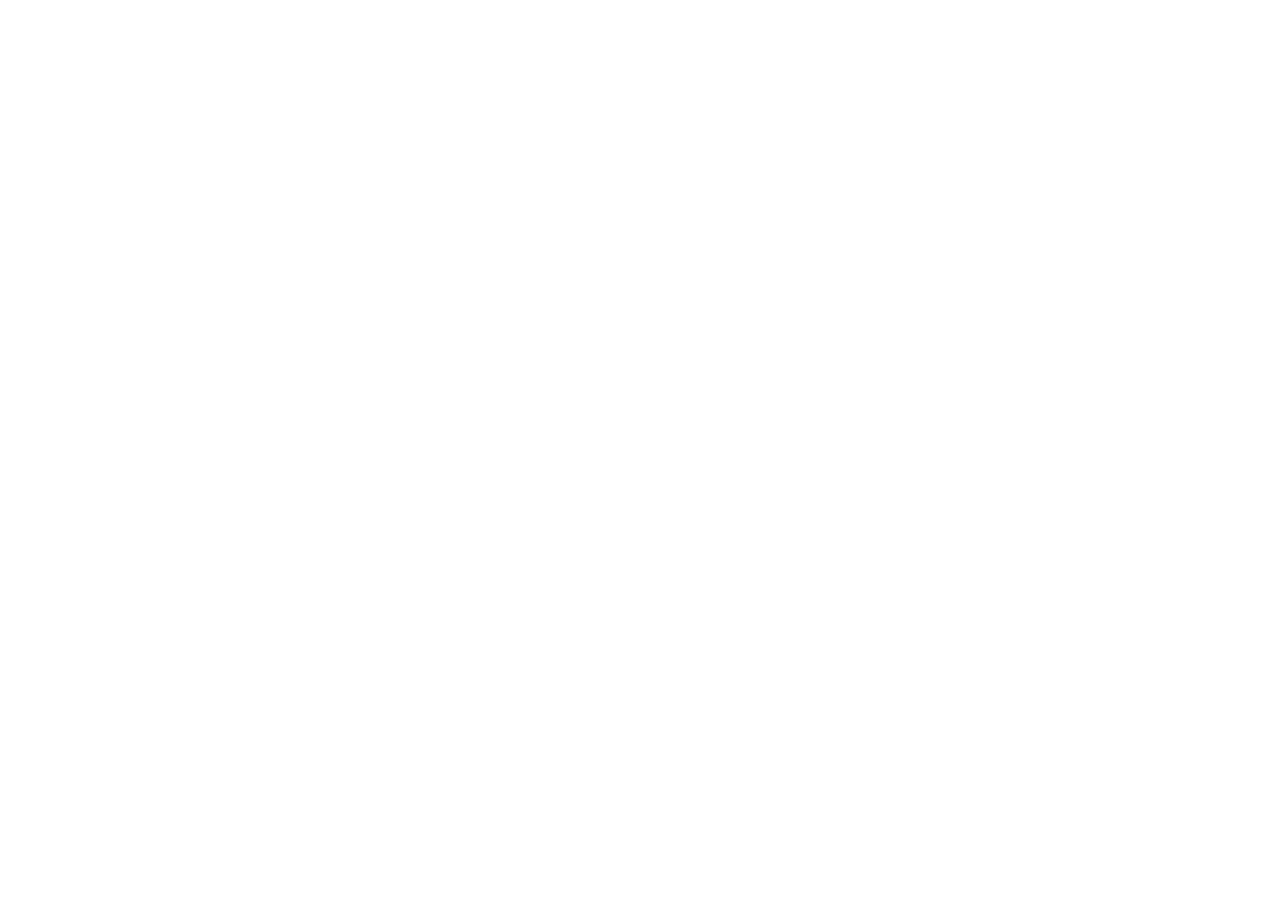
==== index.html @ b59ae2c3 "Criação da index." ====
<!DOCTYPE html>
<html lang="pt-br">
<head>
    <meta charset="UTF-8">
    <meta http-equiv="X-UA-Compatible" content="IE=edge">
    <meta name="viewport" content="width=device-width, initial-scale=1.0">
    <title>Document</title>
</head>
<body>
    
</body>
</html>
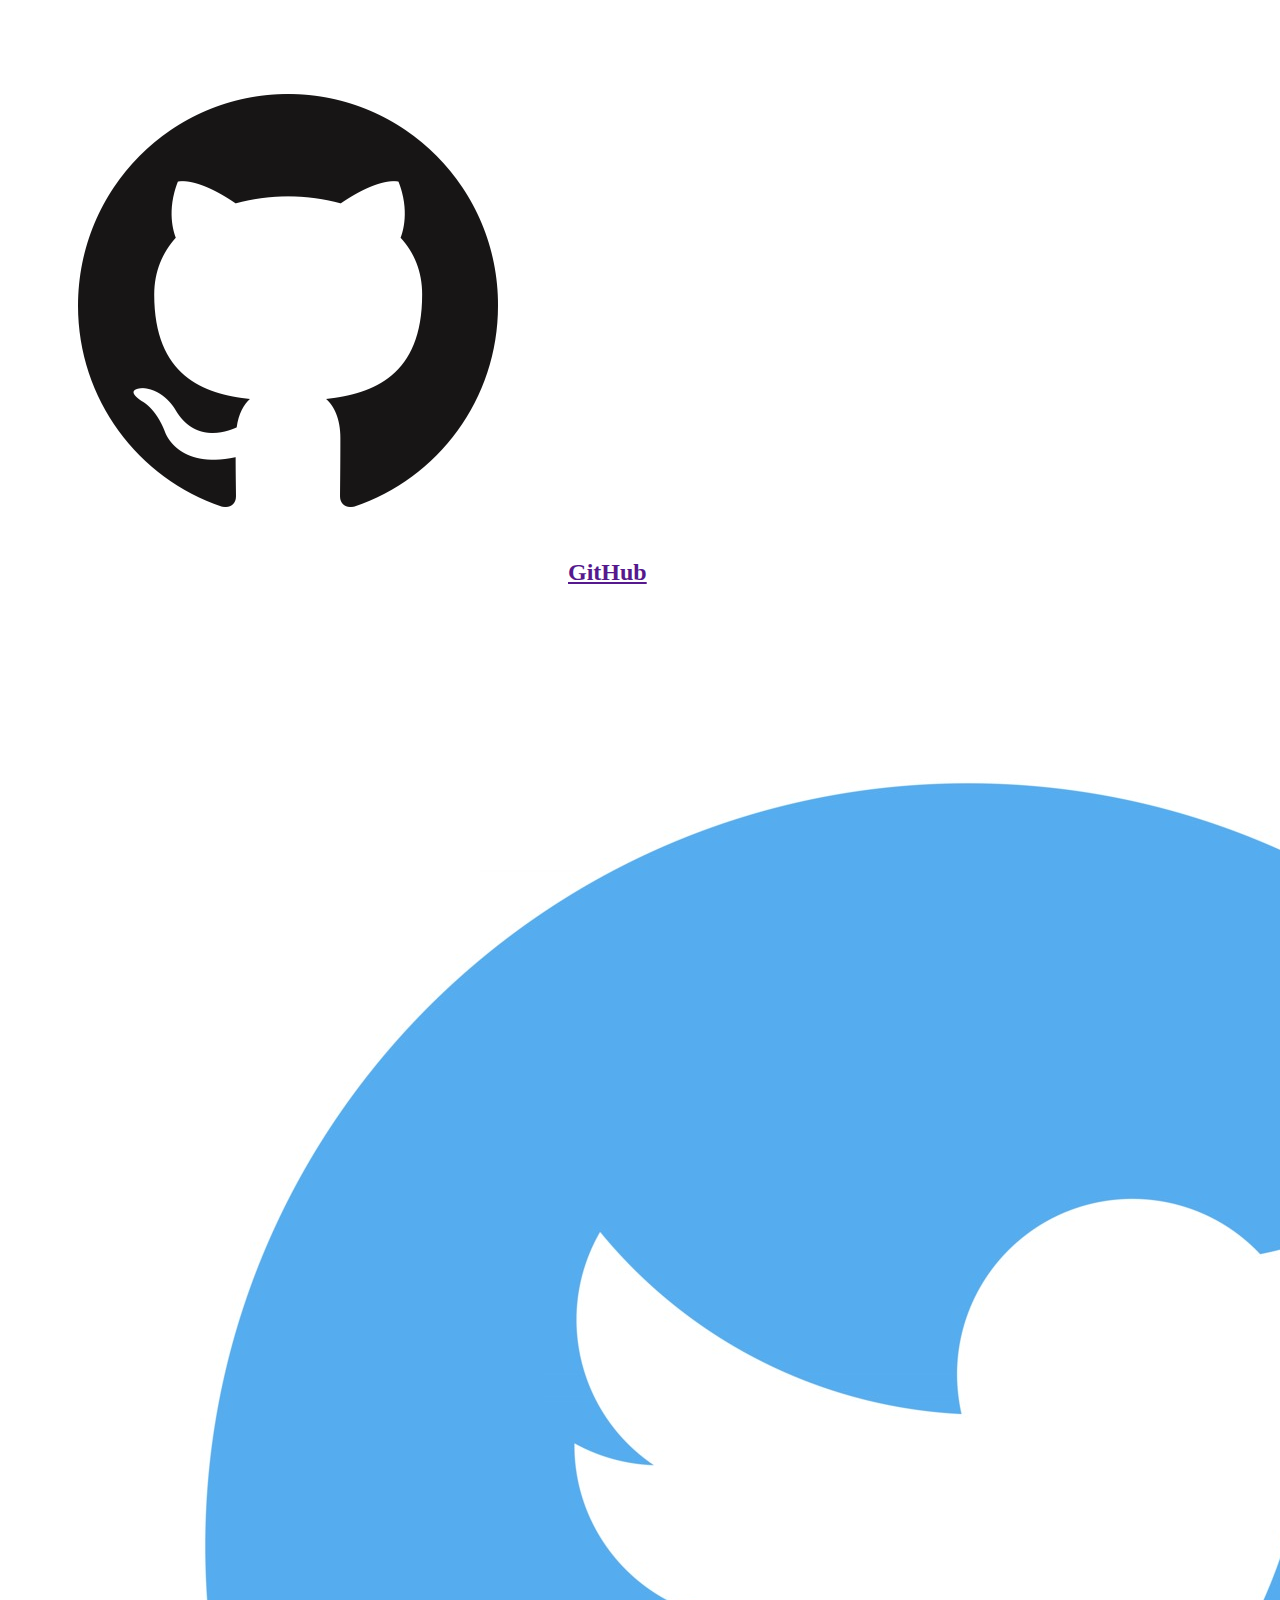
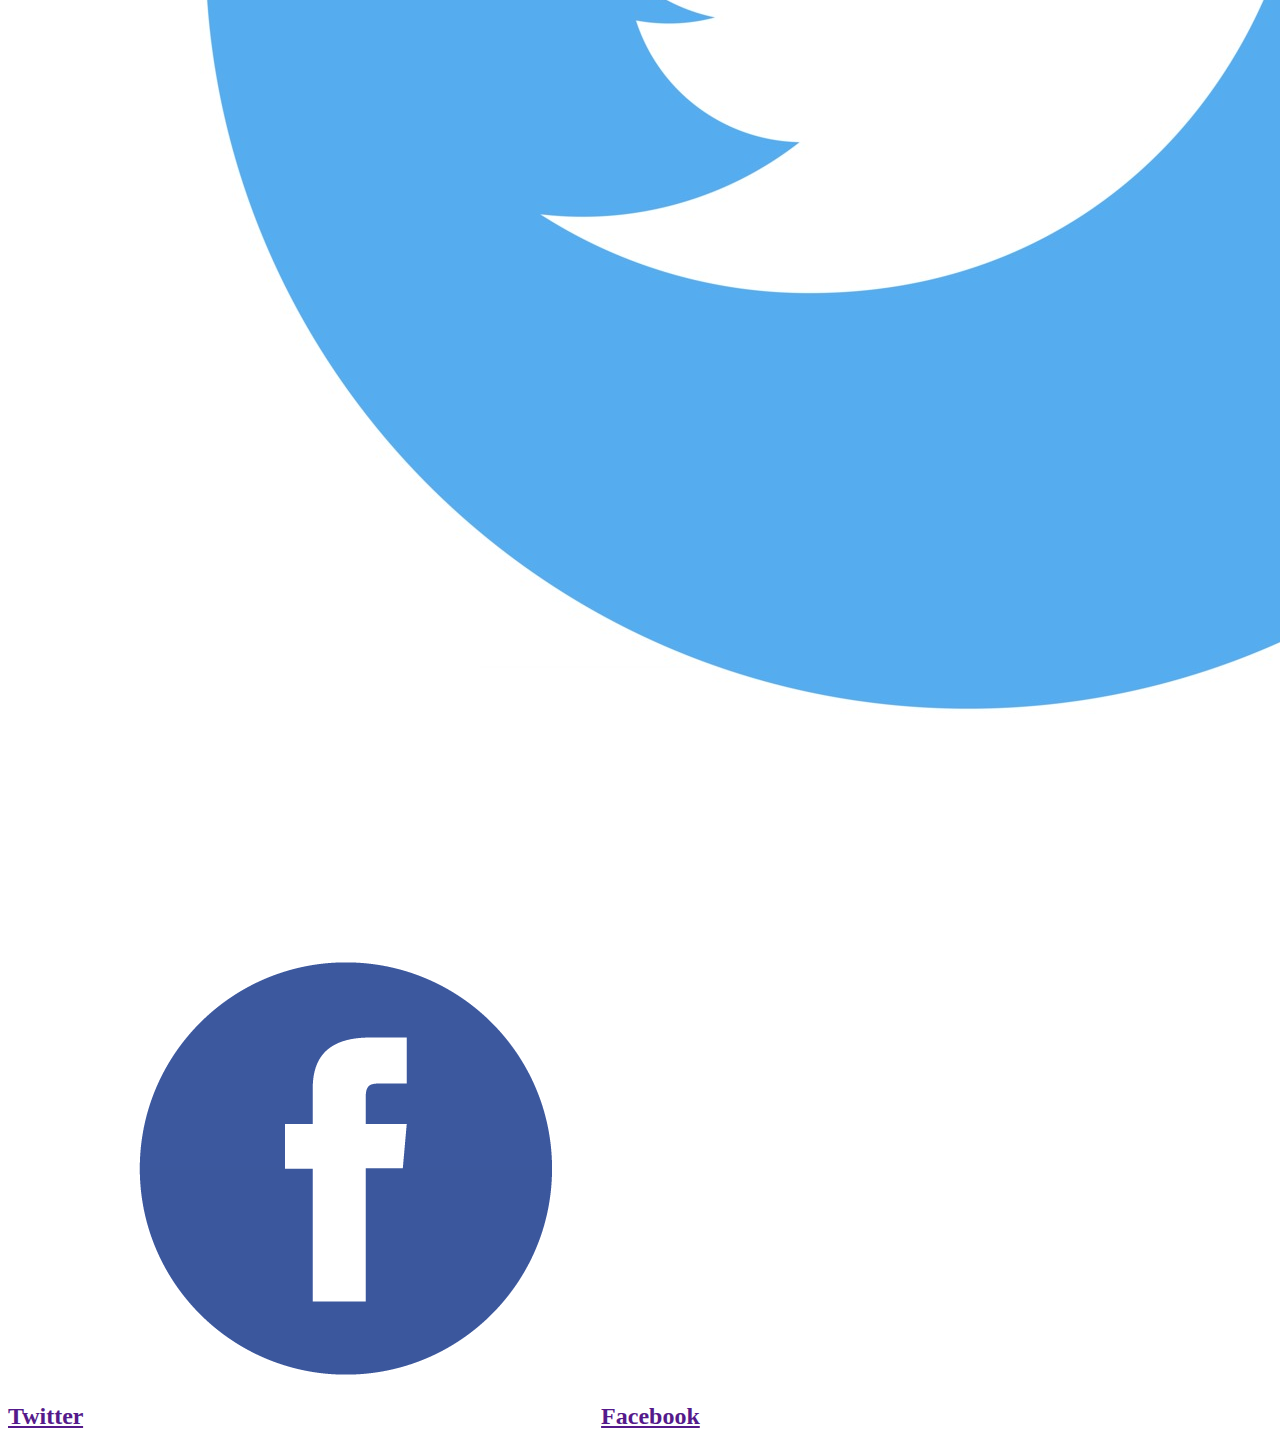
==== commit 06bc82ca: "Rodapé criado." ====
--- a/index.html
+++ b/index.html
@@ -4,9 +4,22 @@
     <meta charset="UTF-8">
     <meta http-equiv="X-UA-Compatible" content="IE=edge">
     <meta name="viewport" content="width=device-width, initial-scale=1.0">
-    <title>Document</title>
+    <title>HOME</title>
 </head>
 <body>
     
+
+
+
+    <footer>
+        <h2>
+            <nav>
+                <a href=""><img src="./img/GitHub-Mark.png" alt="GitHub">GitHub</a>
+                <a href=""><img src="./img/twitter.jpg" alt="Twitter">Twitter</a>
+                <a href=""><img src="./img/facebook.webp" alt="Facebook">Facebook</a>
+            </nav>
+            
+        </h2>
+    </footer>
 </body>
 </html>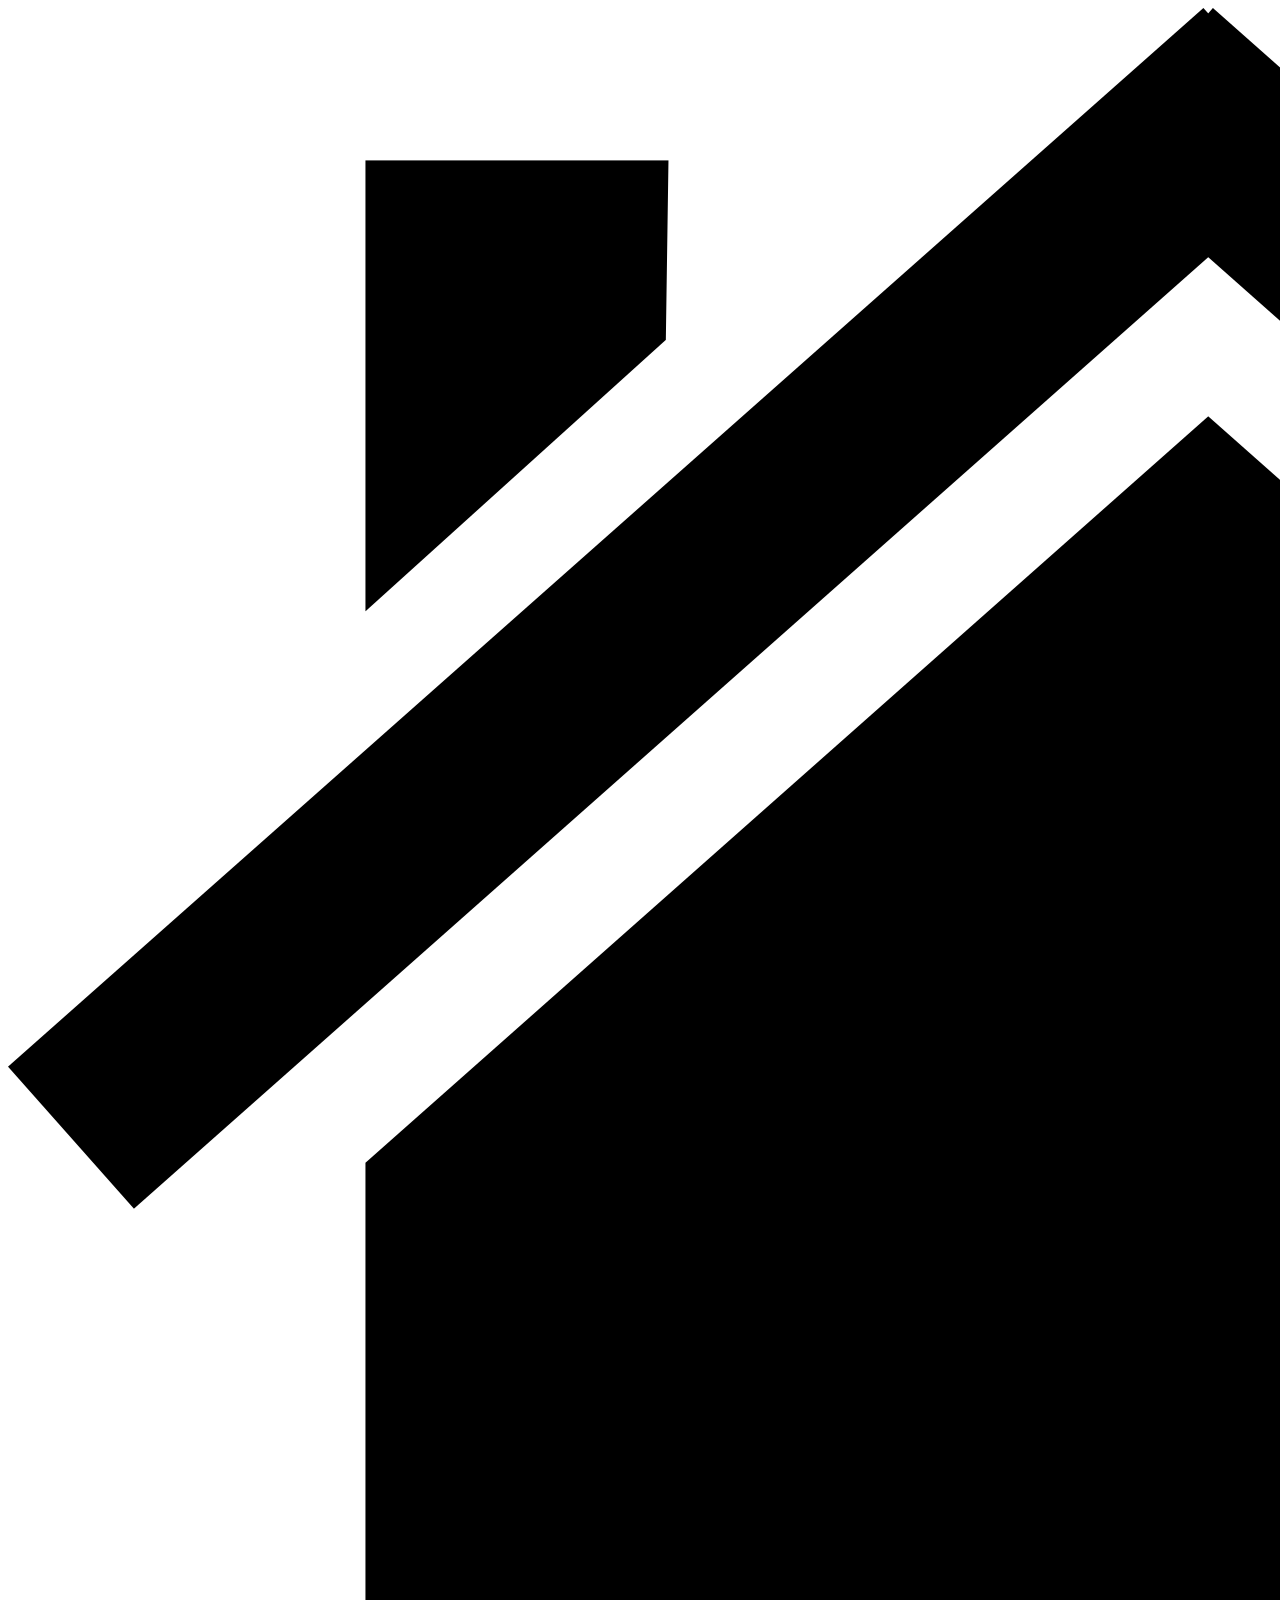
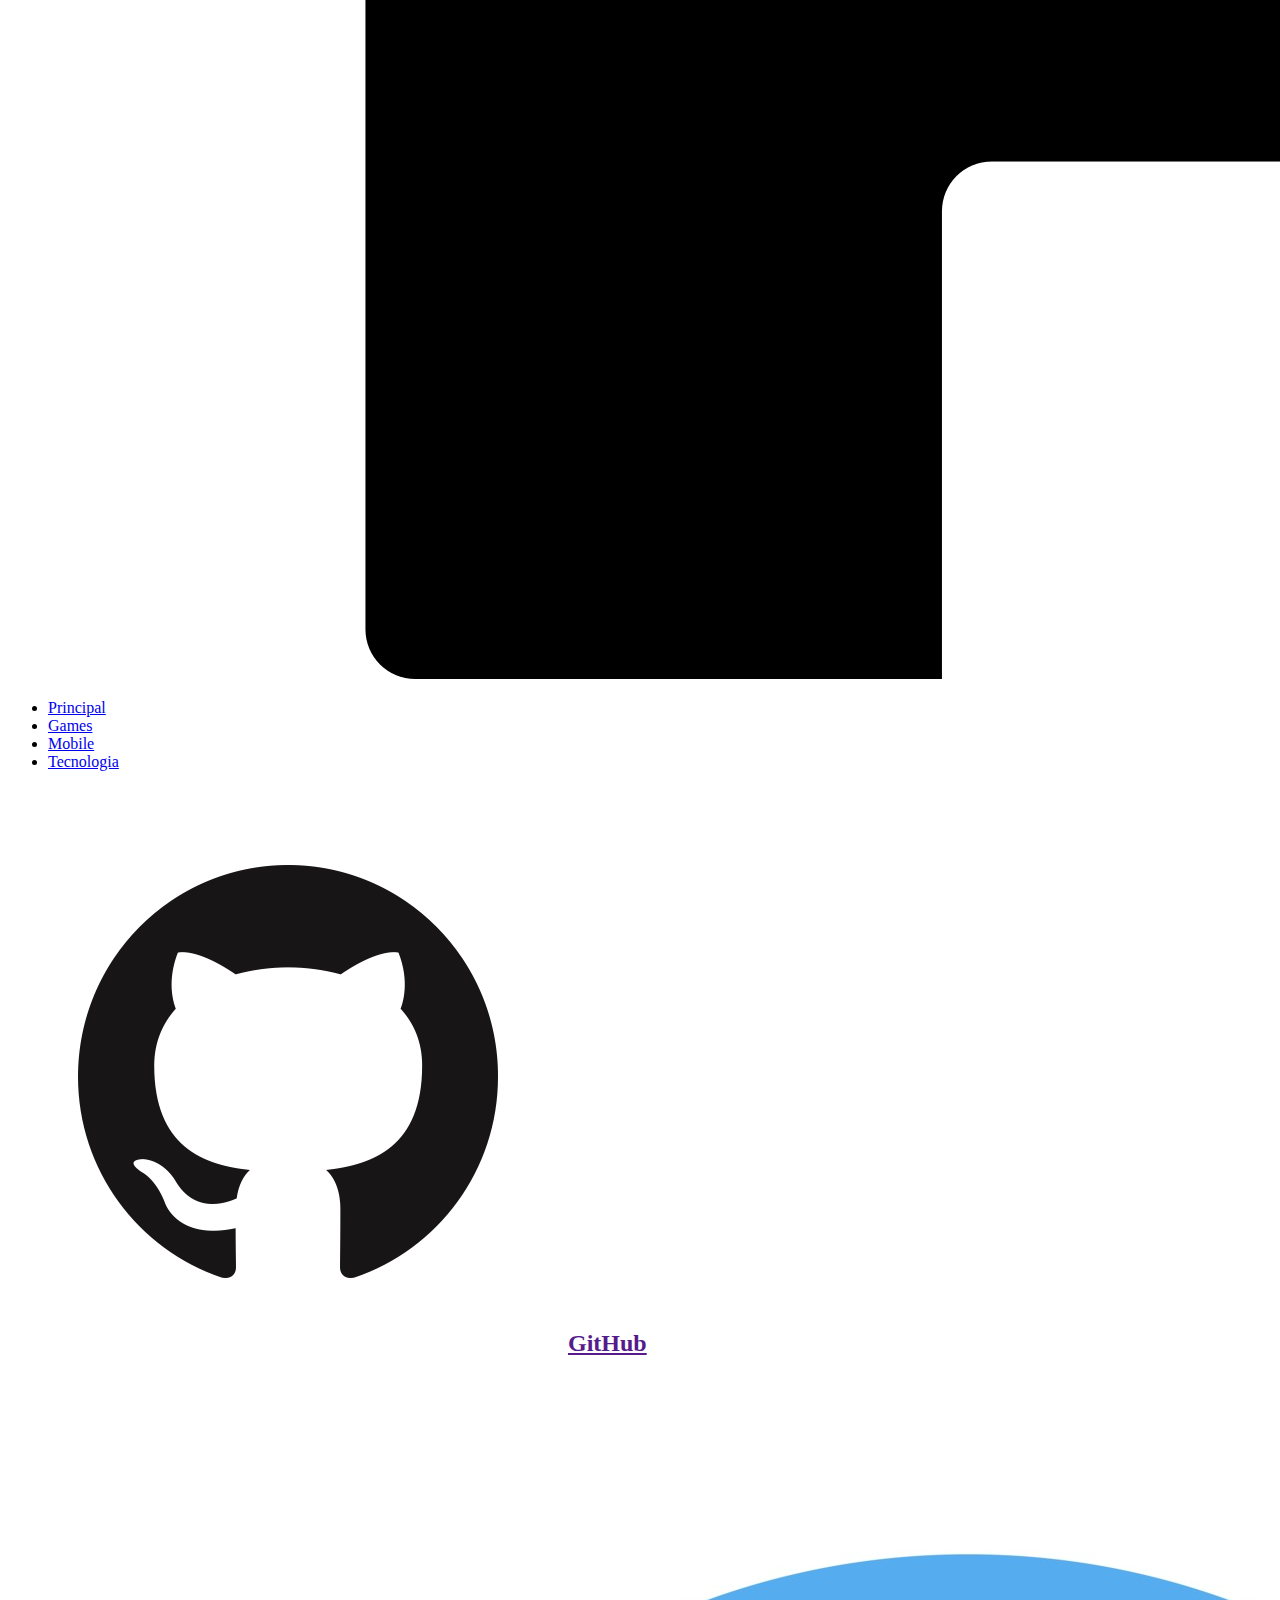
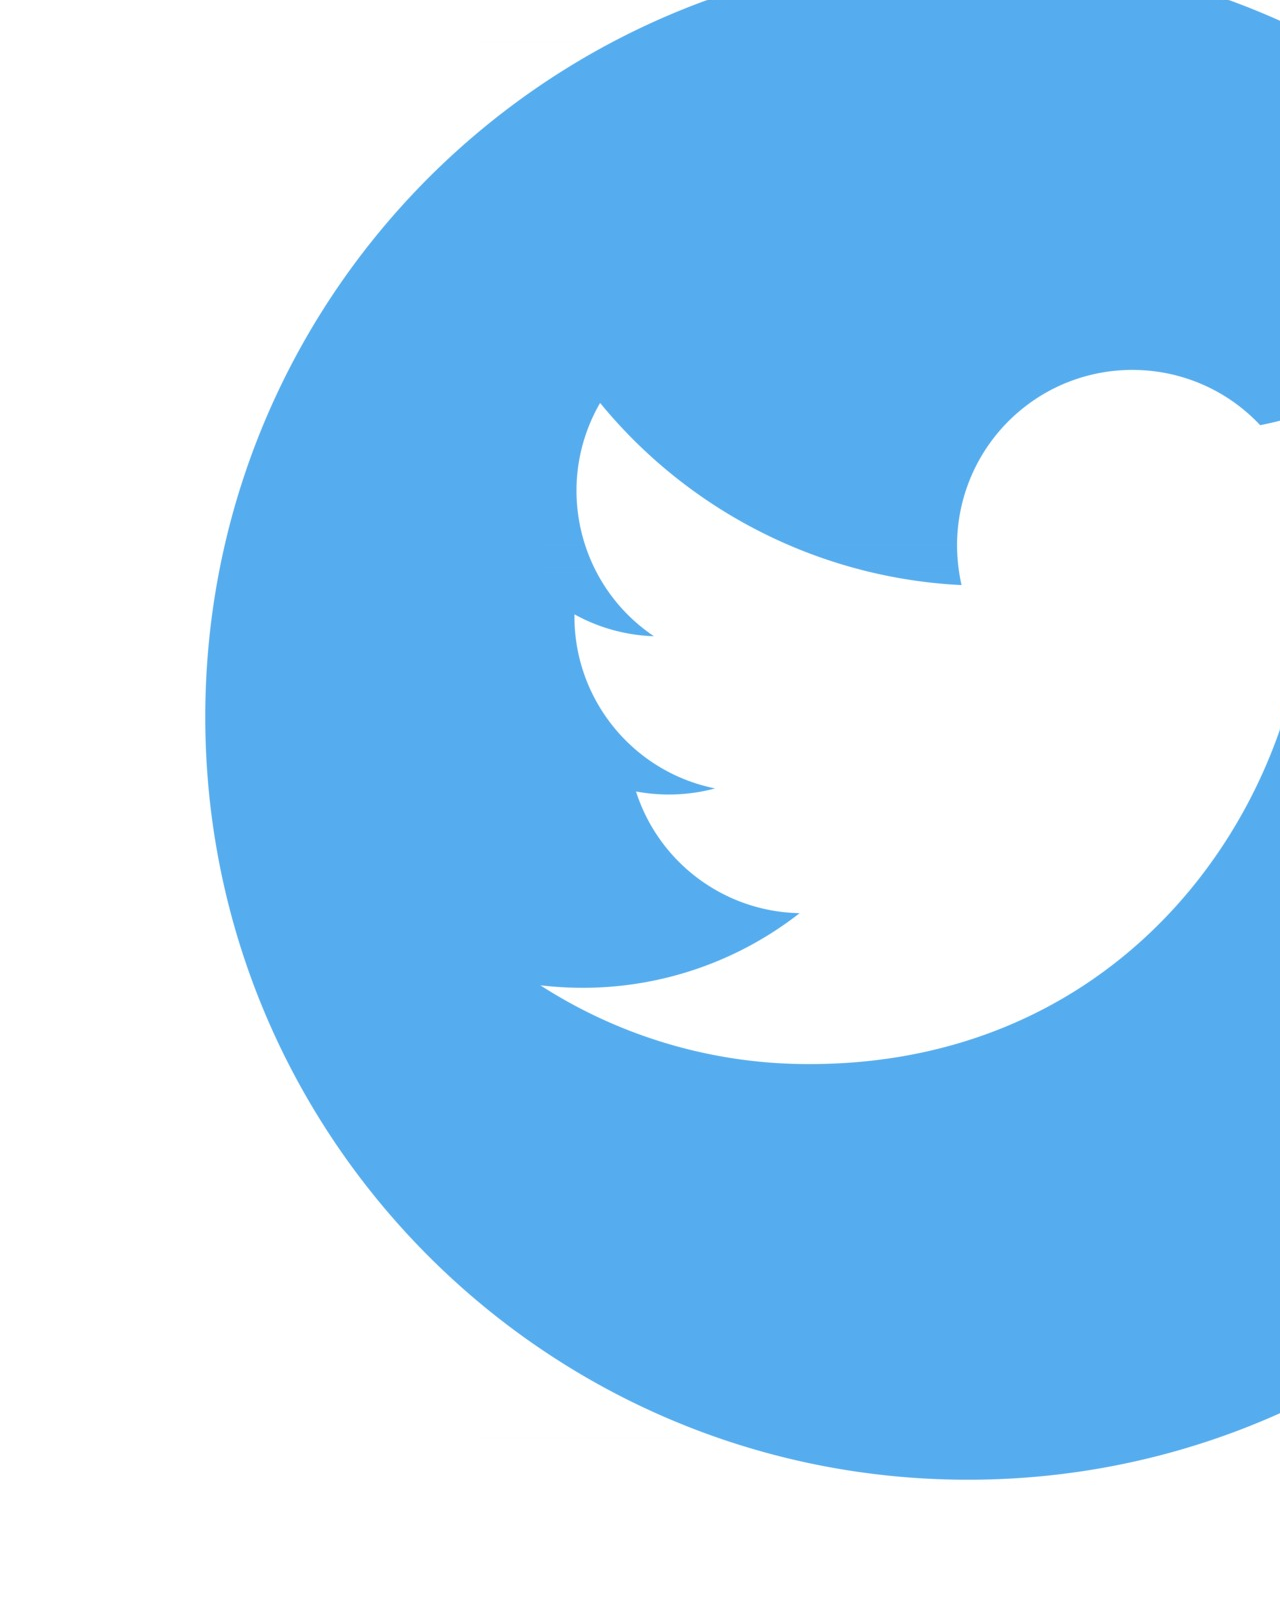
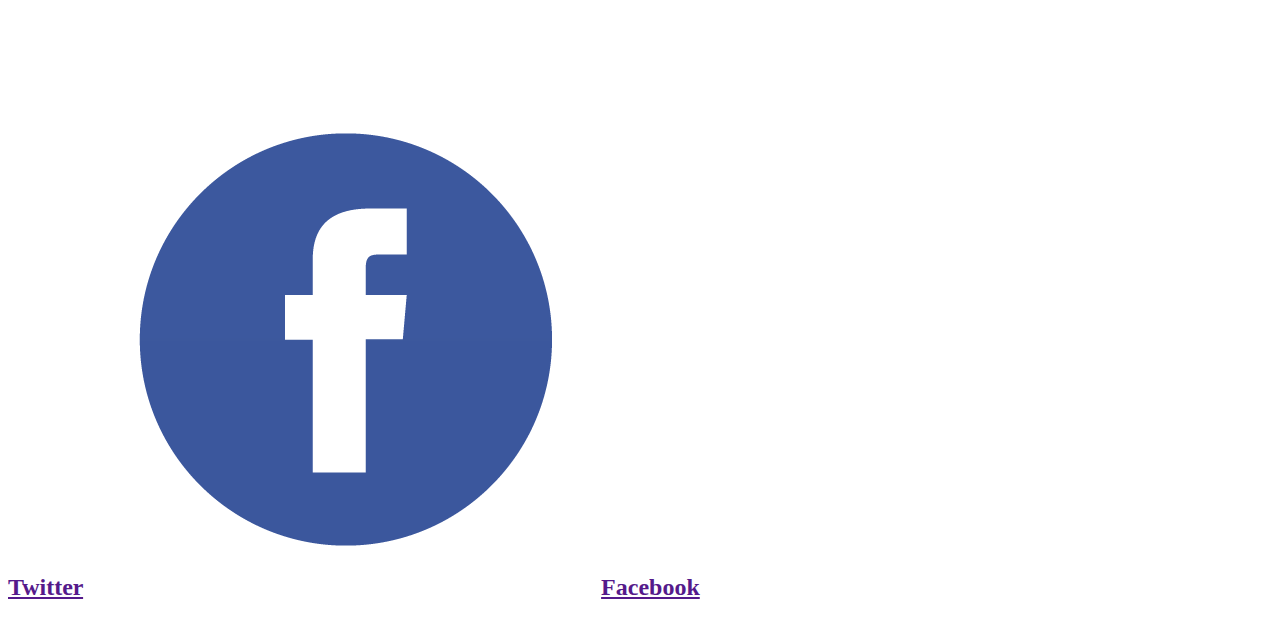
==== commit 38d2f0b5: "Cabeçalho e imgs adicionadas." ====
--- a/index.html
+++ b/index.html
@@ -5,8 +5,24 @@
     <meta http-equiv="X-UA-Compatible" content="IE=edge">
     <meta name="viewport" content="width=device-width, initial-scale=1.0">
     <title>HOME</title>
+
+
 </head>
 <body>
+    <header>
+        <img src="./img/home.png" alt="Logo da página principal">
+        <nav>
+            <ul>
+              <li><a href="./index.html">Principal</a></li>
+              <li><a href="./pages/games.html">Games</a></li>
+              <li><a href="./pages/mobile.html">Mobile</a></li>
+              <li><a href="./pages/tecnologia.html">Tecnologia</a></li>
+            </ul>
+        </nav>
+    </header>
+
+    
+    
     
 
 
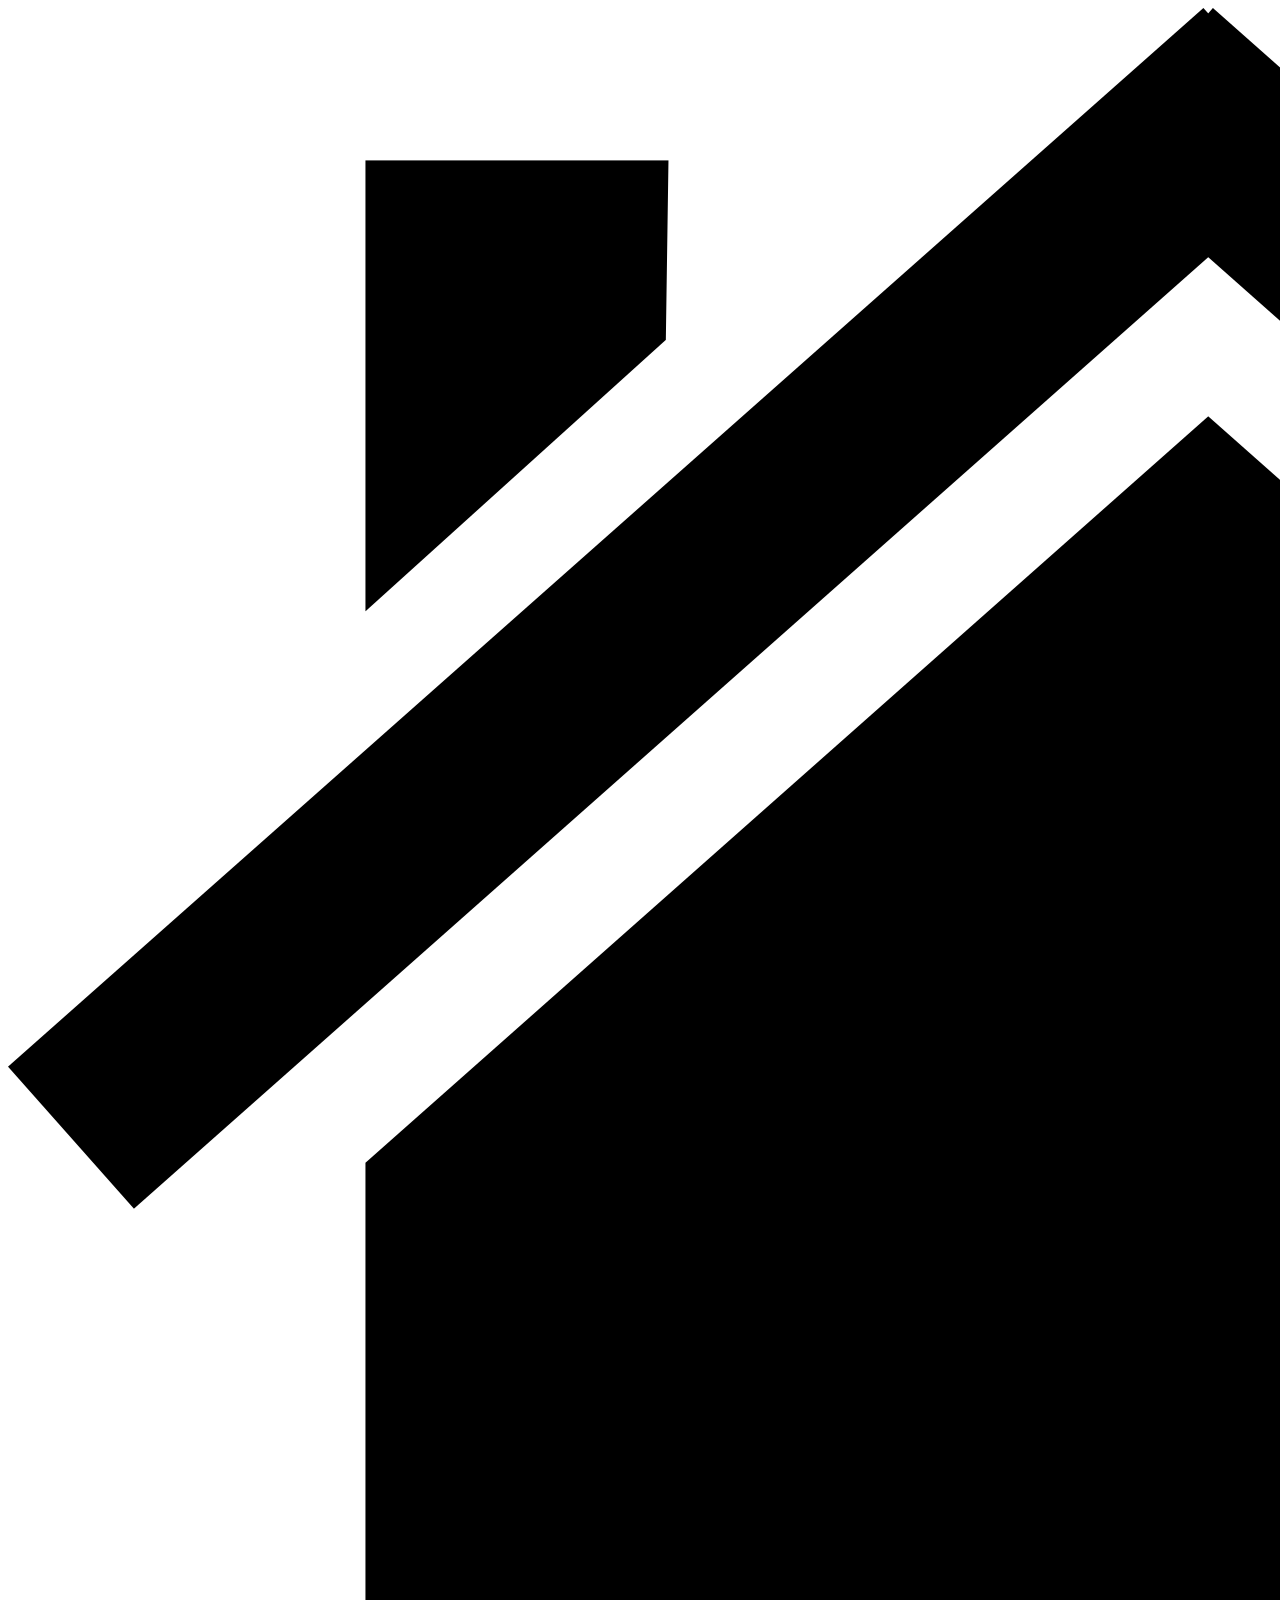
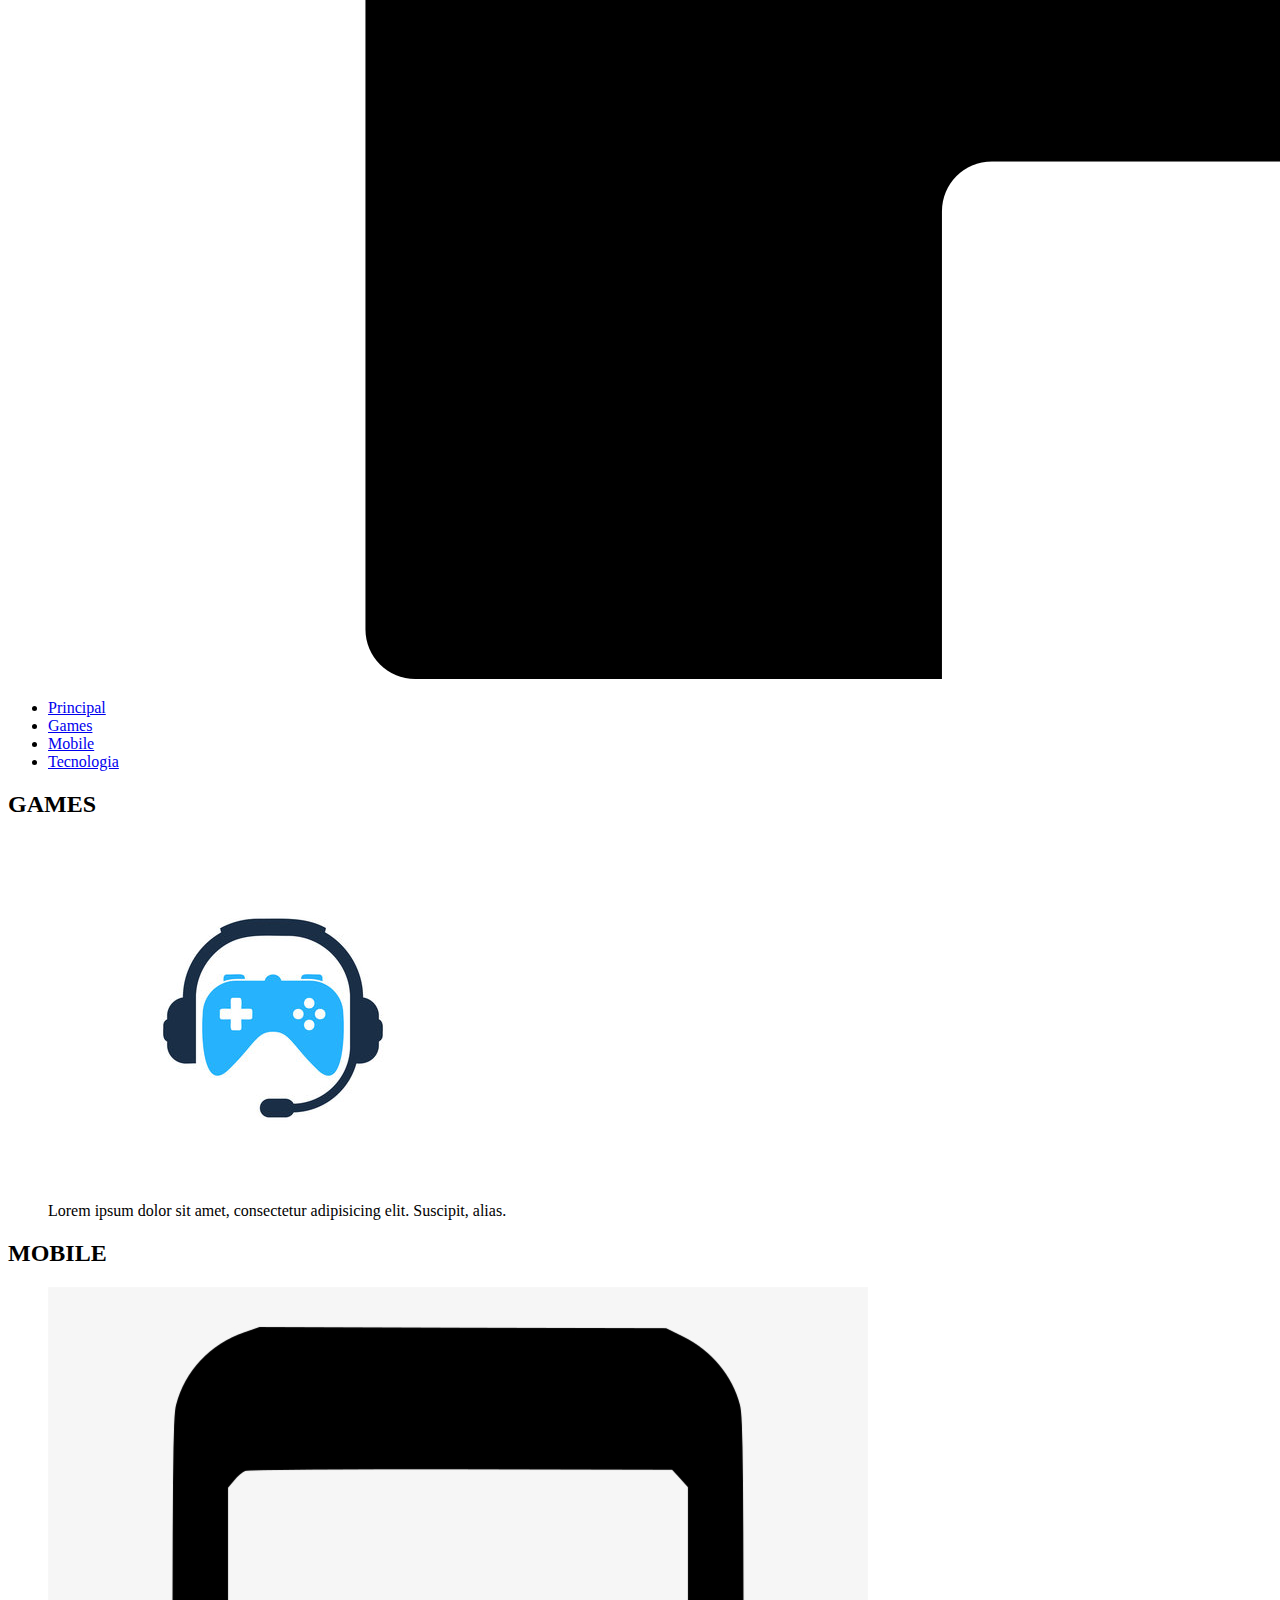
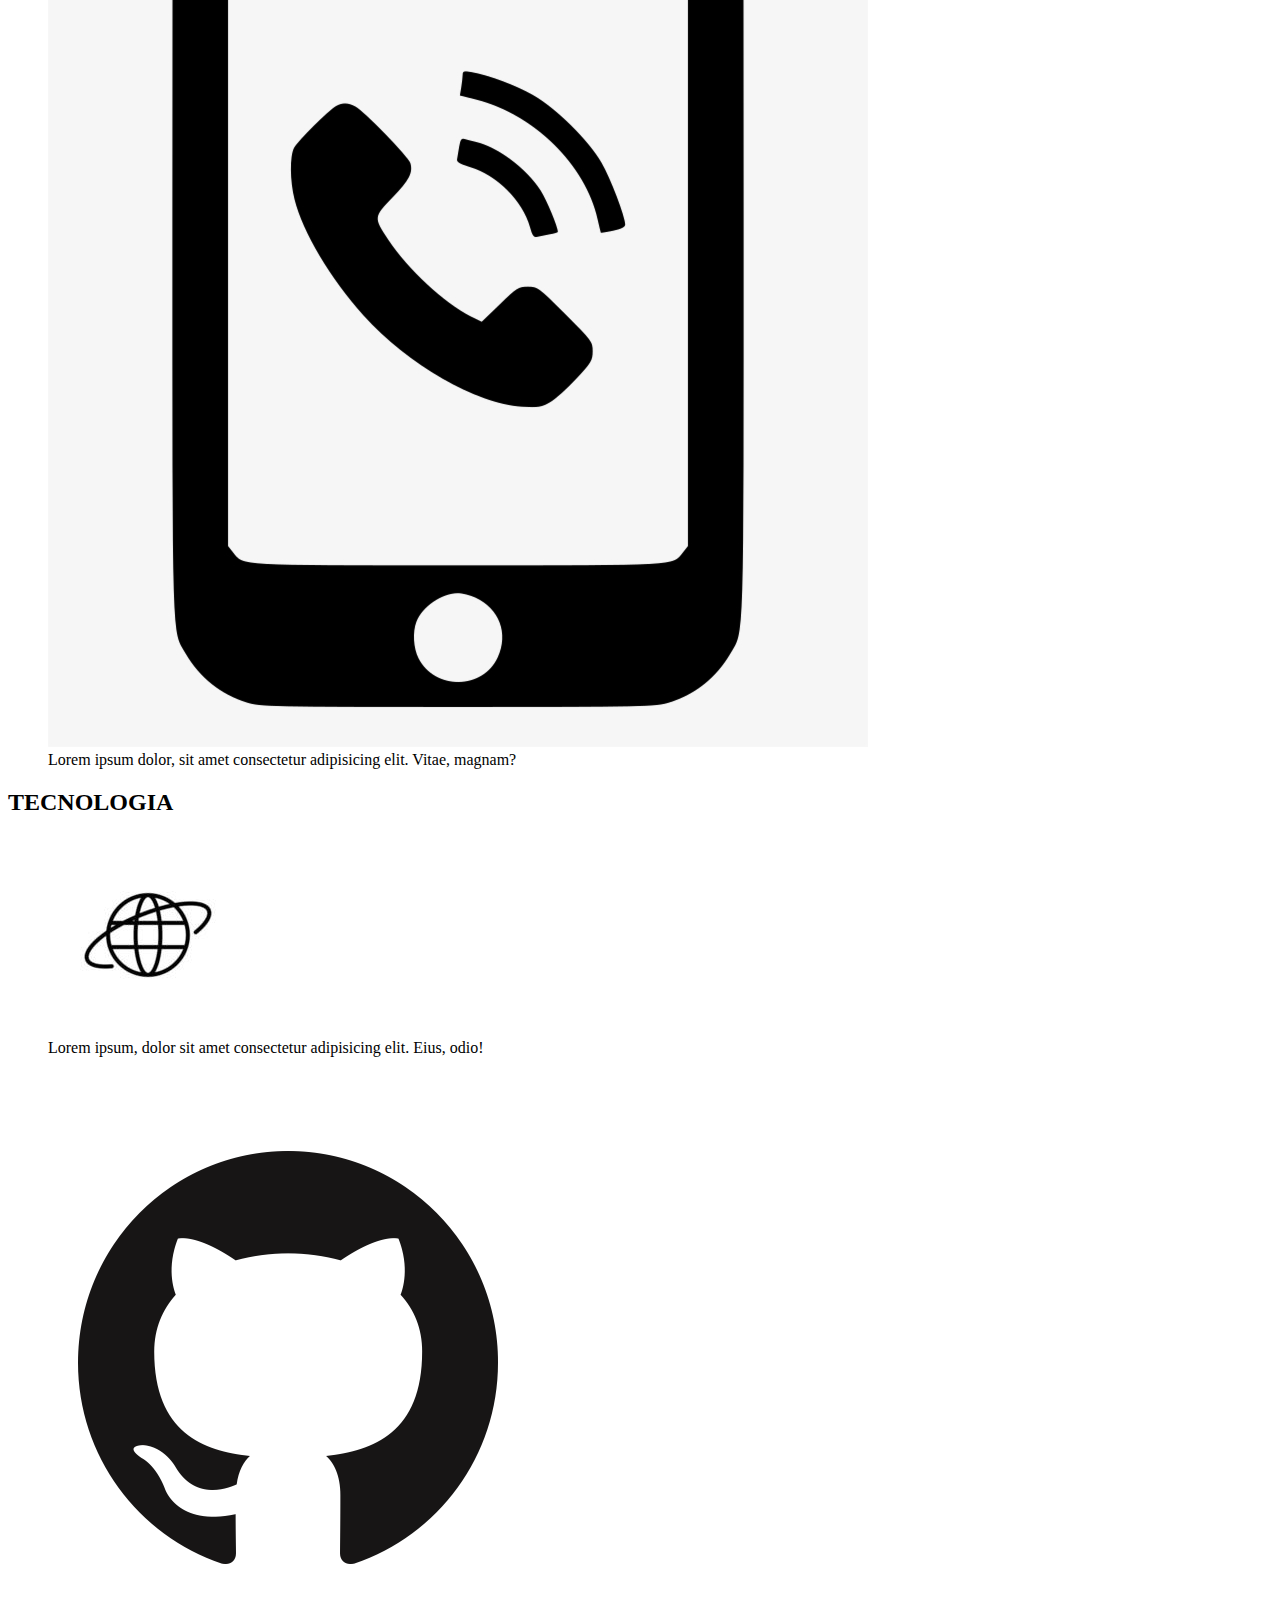
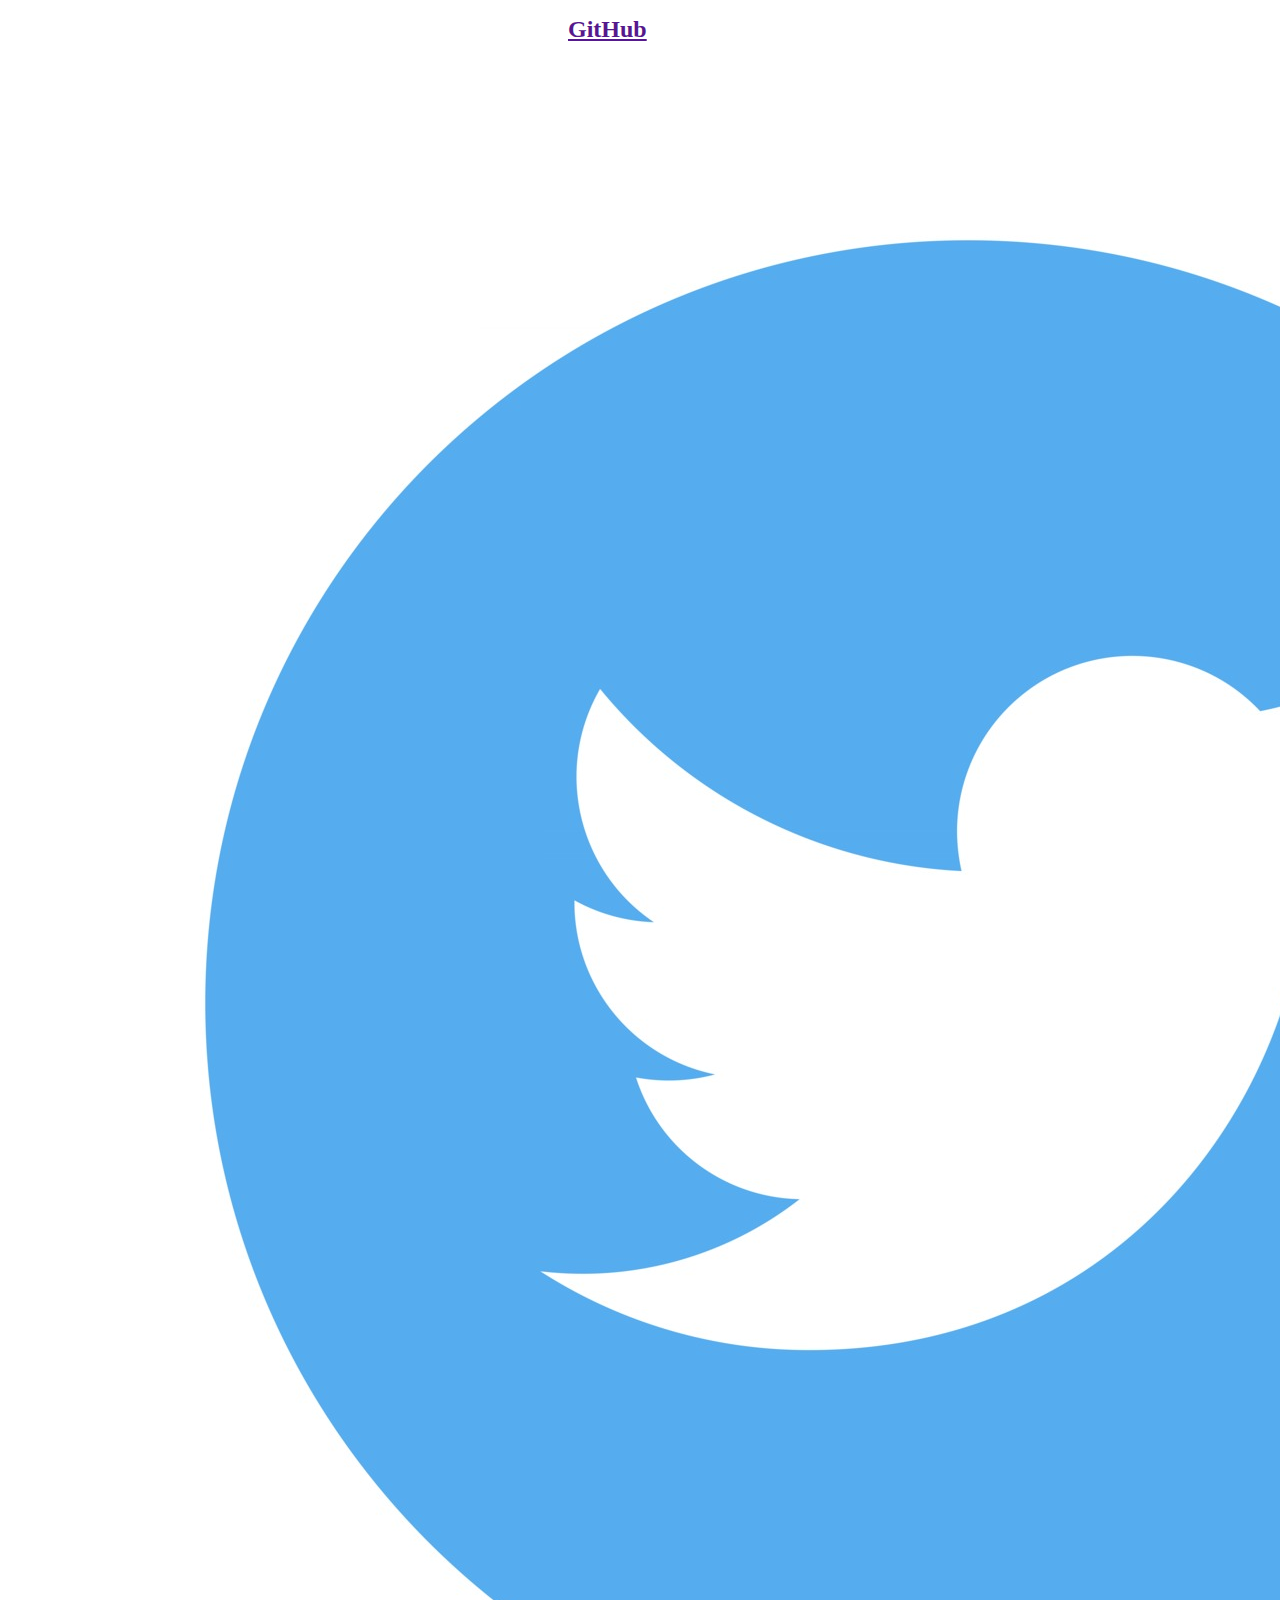
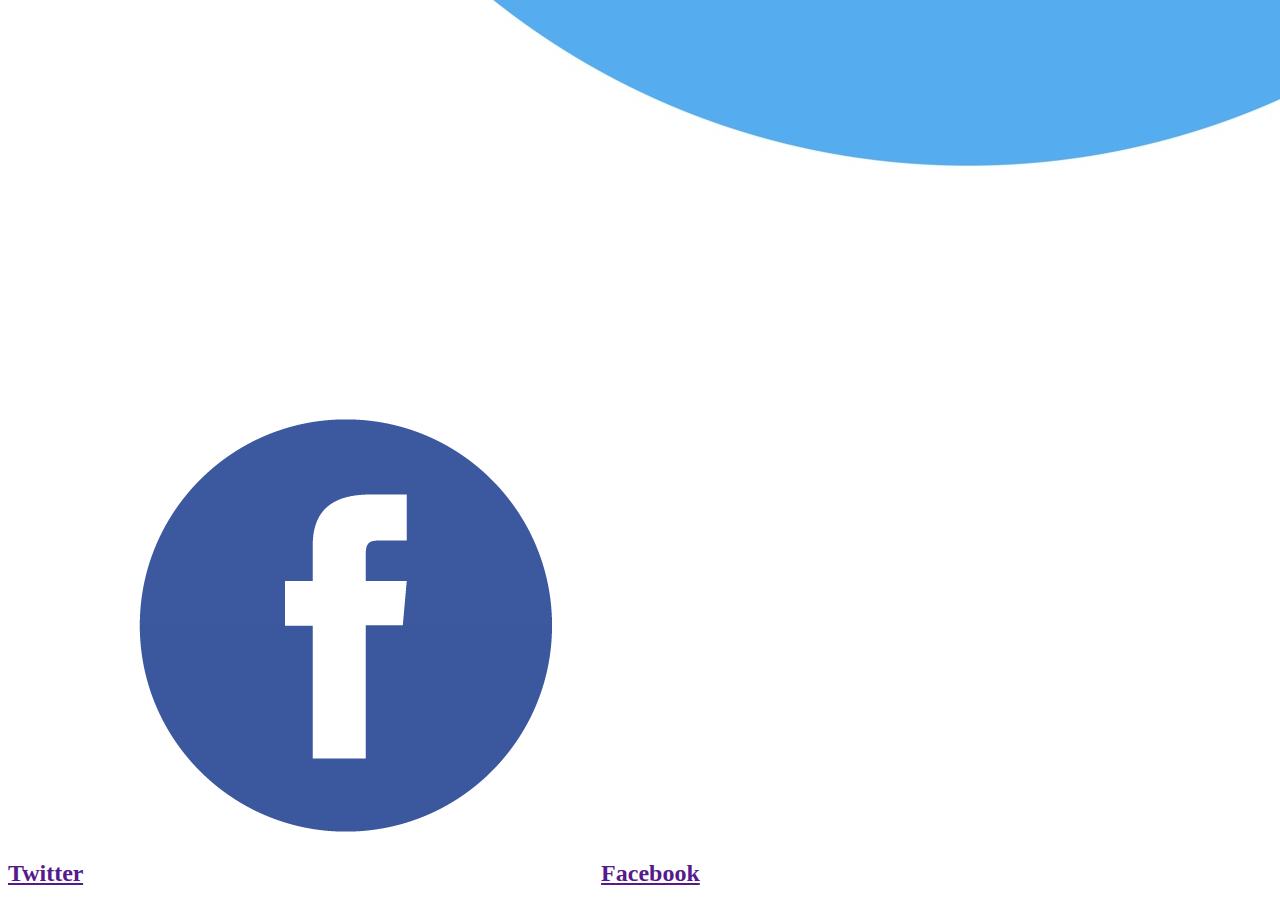
==== commit c9f73cf0: "Seção conteúdo realizado e css conectado na index." ====
--- a/index.html
+++ b/index.html
@@ -5,7 +5,7 @@
     <meta http-equiv="X-UA-Compatible" content="IE=edge">
     <meta name="viewport" content="width=device-width, initial-scale=1.0">
     <title>HOME</title>
-
+    <link rel="stylesheet" href="./css/principal.css">
 
 </head>
 <body>
@@ -20,13 +20,31 @@
             </ul>
         </nav>
     </header>
-
-    
-    
-    
-
-
-
+    <main>
+        <section>
+          <article>
+            <h2>GAMES</h2>
+            <figure>
+              <img src="./img/games.jpg" alt="Imagem relacionada a Games">
+              <figcaption>Lorem ipsum dolor sit amet, consectetur adipisicing elit. Suscipit, alias.</figcaption>
+            </figure>
+          </article>
+          <article>
+            <h2>MOBILE</h2>
+            <figure>
+              <img src="./img/mobile.png" alt="Imagem relacionada a Mobile">
+              <figcaption>Lorem ipsum dolor, sit amet consectetur adipisicing elit. Vitae, magnam?</figcaption>
+            </figure>
+          </article>
+          <article>
+            <h2>TECNOLOGIA</h2>
+            <figure>
+              <img src="./img/tecnologia.jpg" alt="Imagem relacionada a Tecnologia">
+              <figcaption>Lorem ipsum, dolor sit amet consectetur adipisicing elit. Eius, odio!</figcaption>
+            </figure>
+          </article>
+        </section>
+      </main>
     <footer>
         <h2>
             <nav>
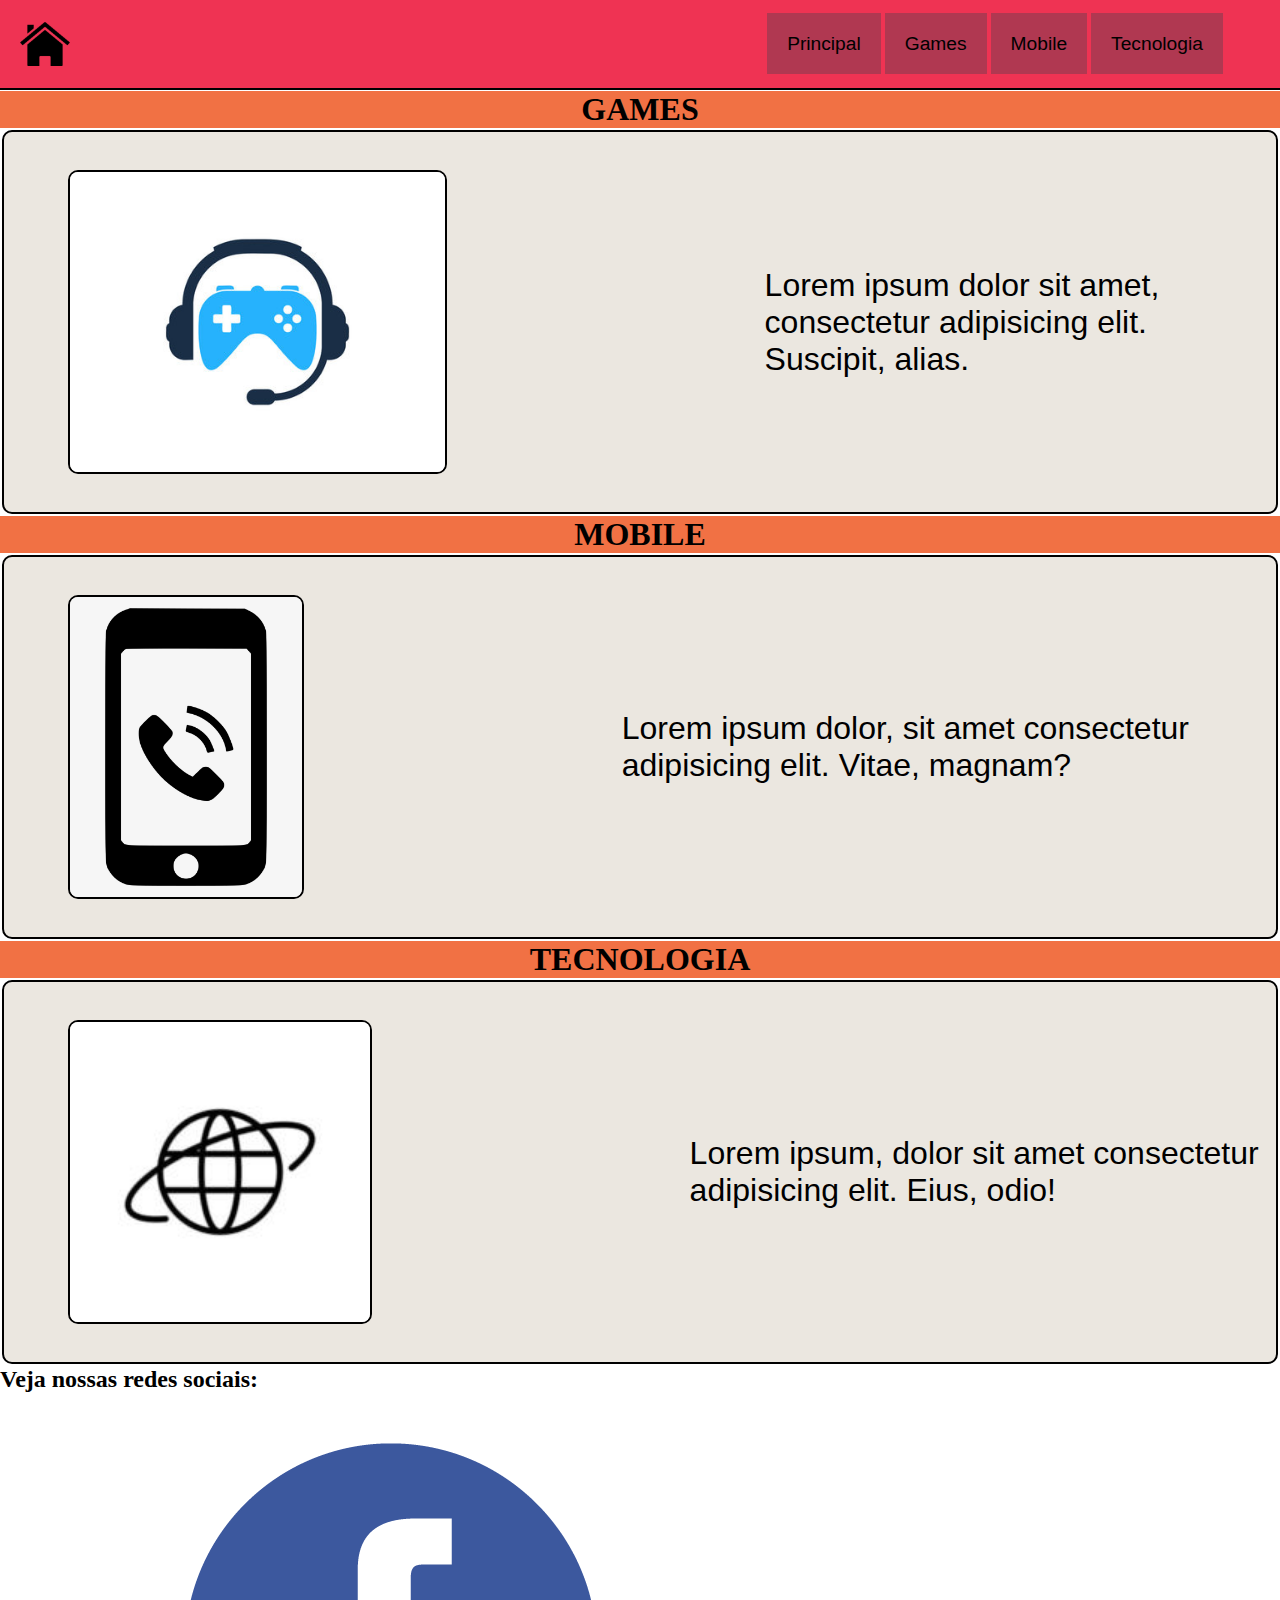
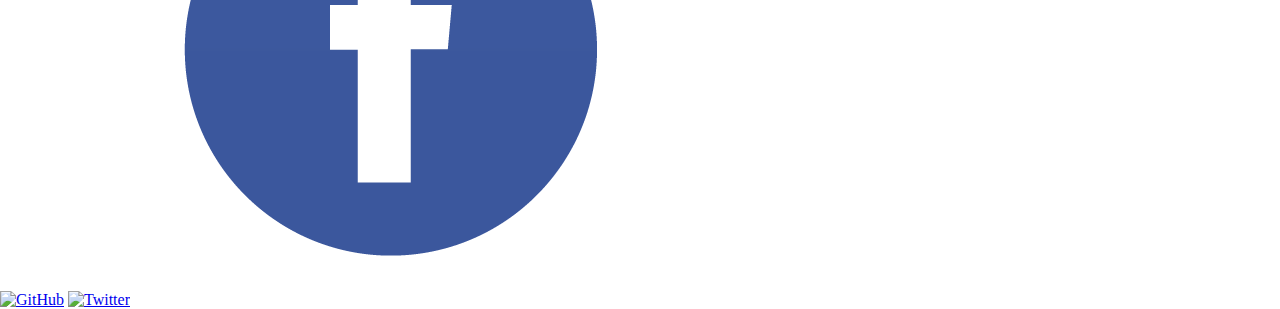
==== commit 28a9b2e9: "arrumando códigos das pages" ====
--- a/index.html
+++ b/index.html
@@ -9,19 +9,19 @@
 
 </head>
 <body>
-    <header>
-        <img src="./img/home.png" alt="Logo da página principal">
+    <header class="cabecalho">
+        <img class="img_home" src="./img/home.png" alt="Logo da página principal">
         <nav>
             <ul>
-              <li><a href="./index.html">Principal</a></li>
-              <li><a href="./pages/games.html">Games</a></li>
-              <li><a href="./pages/mobile.html">Mobile</a></li>
-              <li><a href="./pages/tecnologia.html">Tecnologia</a></li>
+              <a href="./index.html">Principal</a>
+              <a href="./pages/games.html">Games</a>
+              <a href="./pages/mobile.html">Mobile</a>
+              <a href="./pages/tecnologia.html">Tecnologia</a>
             </ul>
         </nav>
     </header>
     <main>
-        <section>
+        <section class="conteudo">
           <article>
             <h2>GAMES</h2>
             <figure>
@@ -45,15 +45,15 @@
           </article>
         </section>
       </main>
-    <footer>
-        <h2>
+    <footer class="rodape">
+      <h2>Veja nossas redes sociais:</h2>
             <nav>
-                <a href=""><img src="./img/GitHub-Mark.png" alt="GitHub">GitHub</a>
-                <a href=""><img src="./img/twitter.jpg" alt="Twitter">Twitter</a>
-                <a href=""><img src="./img/facebook.webp" alt="Facebook">Facebook</a>
+                <a href="https://github.com/"><img src="./img/git1.png" alt="GitHub"></a>
+                <a href="https://pt-br.facebook.com/"><img src="./img/twitter1.png" alt="Twitter"></a>
+                <a href="https://twitter.com/"><img src="./img/facebook.webp" alt="Facebook"></a>
             </nav>
             
-        </h2>
+        
     </footer>
 </body>
 </html>--- a/css/principal.css
+++ b/css/principal.css
@@ -0,0 +1,10 @@
+@import url("./cabecalho.css");
+@import url("./conteudo.css");
+*{
+    margin: 0;
+    padding: 0;
+    box-sizing: border-box;
+}
+body{
+    background-color: rgb(255, 255, 255);
+}